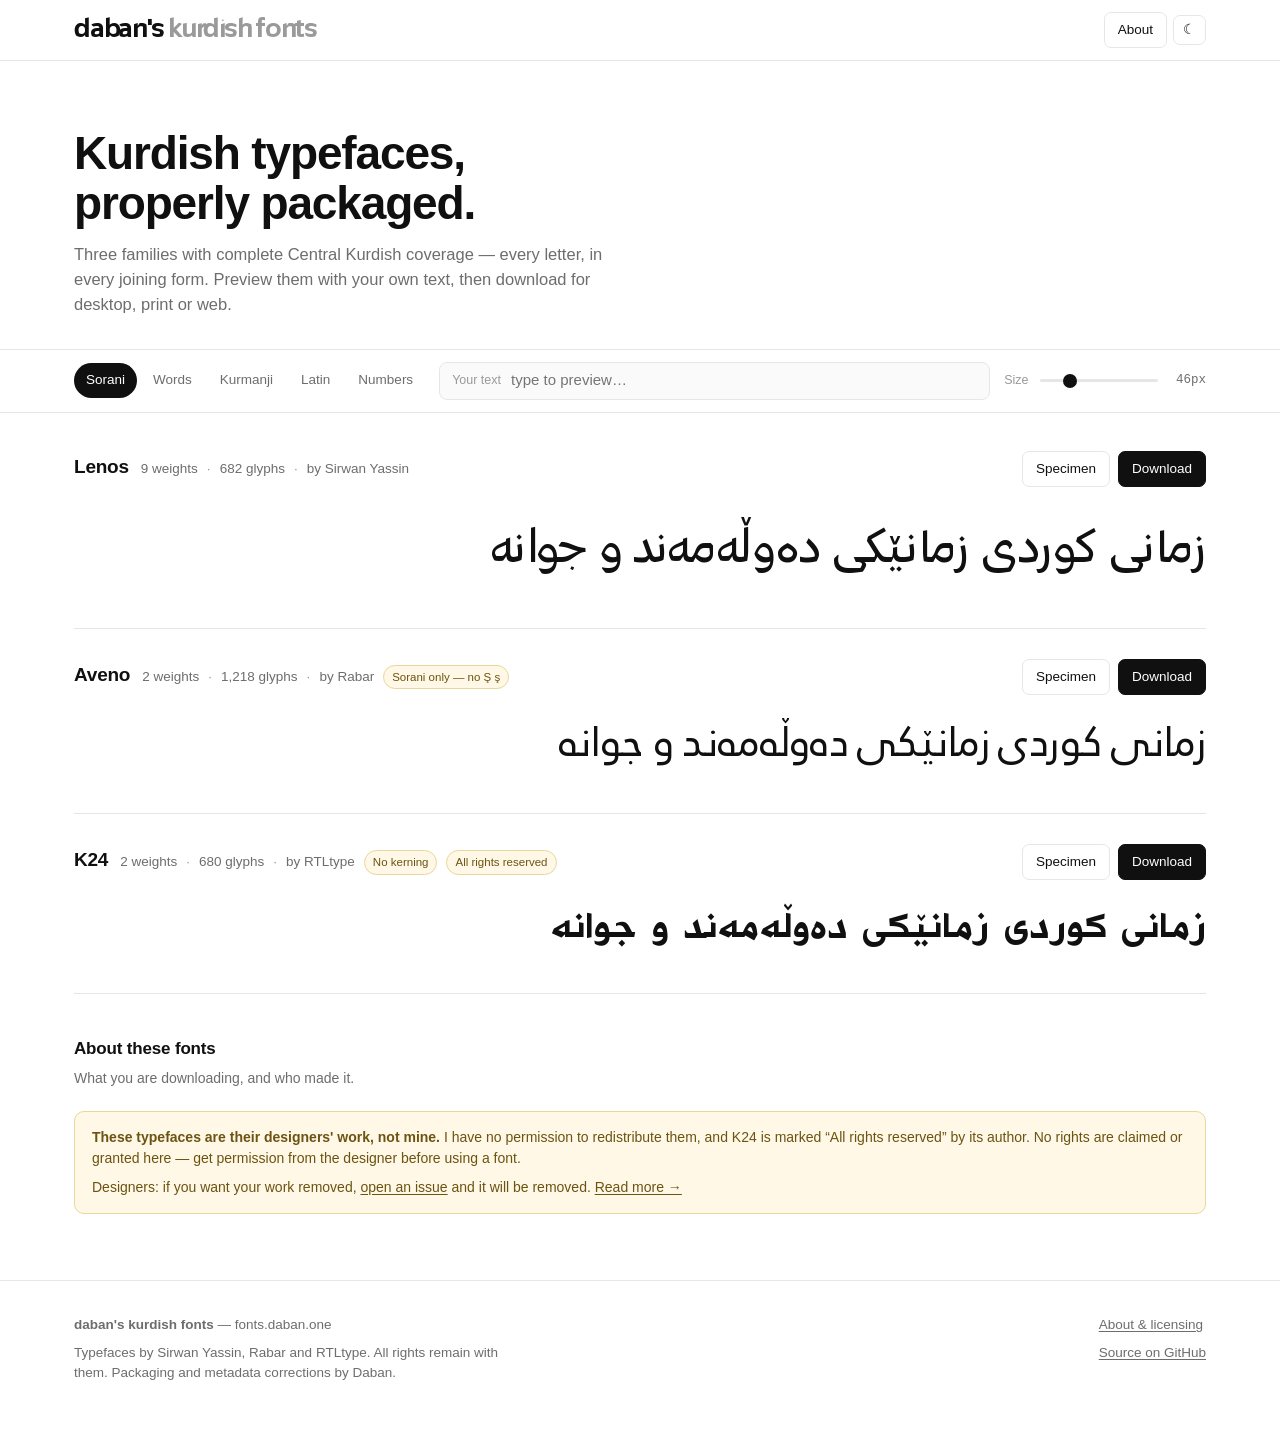
==== index.html @ bf368ac1 "Add the fonts.daban.one specimen site A static site for previewing and downloading the families, bui" ====
<!doctype html>
<html lang="en">
<head>
<meta charset="utf-8">
<meta name="viewport" content="width=device-width, initial-scale=1">
<title>daban's kurdish fonts</title>
<meta name="description" content="Quality Kurdish typefaces you can preview and download. Full Sorani coverage, properly packaged for desktop, print and web.">
<link rel="canonical" href="https://fonts.daban.one/">
<meta property="og:title" content="daban's kurdish fonts">
<meta property="og:description" content="Quality Kurdish typefaces you can preview and download.">
<meta property="og:type" content="website">
<meta property="og:url" content="https://fonts.daban.one/">
<link rel="preconnect" href="https://cdn.daban.one" crossorigin>
<link rel="preload" href="https://cdn.daban.one/fonts/lenos/1.002/Lenos-Regular.woff2" as="font" type="font/woff2" crossorigin>
<link rel="stylesheet" href="/assets/css/site.css">
<link rel="icon" href="/assets/favicon.svg" type="image/svg+xml">
</head>
<body data-page="home">

<header class="site-head">
  <div class="wrap">
    <a class="wordmark" href="/">daban's <span class="dim">kurdish fonts</span></a>
    <nav class="site-nav">
      <a class="btn" href="/about/">About</a>
      <button class="btn btn-icon" type="button" data-theme-toggle aria-label="Switch theme">☾</button>
    </nav>
  </div>
</header>

<main>
  <div class="wrap">
    <div class="hero">
      <h1>Kurdish typefaces, properly packaged.</h1>
      <p>Three families with complete Central Kurdish coverage — every letter,
      in every joining form. Preview them with your own text, then download for
      desktop, print or web.</p>
    </div>
  </div>

  <div data-controls></div>

  <div class="wrap">
    <div data-families></div>
  </div>

  <div class="wrap">
    <section class="section">
      <h2>About these fonts</h2>
      <p class="lede">What you are downloading, and who made it.</p>
      <div class="note">
        <p><strong>These typefaces are their designers' work, not mine.</strong>
        I have no permission to redistribute them, and K24 is marked
        “All rights reserved” by its author. No rights are claimed or granted
        here — get permission from the designer before using a font.</p>
        <p>Designers: if you want your work removed,
        <a href="https://github.com/daban6/kurdish-font-library/issues">open an
        issue</a> and it will be removed. <a href="/about/">Read more →</a></p>
      </div>
    </section>
  </div>
</main>

<footer class="site-foot">
  <div class="wrap cols">
    <div>
      <p><strong>daban's kurdish fonts</strong> — fonts.daban.one</p>
      <p>Typefaces by Sirwan Yassin, Rabar and RTLtype. All rights remain with
      them. Packaging and metadata corrections by Daban.</p>
    </div>
    <div>
      <p><a href="/about/">About &amp; licensing</a></p>
      <p><a href="https://github.com/daban6/kurdish-font-library">Source on GitHub</a></p>
    </div>
  </div>
</footer>

<script src="/assets/data/fonts.js"></script>
<script src="/assets/js/site.js"></script>
</body>
</html>
---- assets/css/site.css ----
/* daban's kurdish fonts */

:root {
  --bg: #ffffff;
  --fg: #101010;
  --muted: #6d6d6d;
  --faint: #9a9a9a;
  --line: #e6e6e6;
  --panel: #fafafa;
  --hover: #f2f2f2;
  --accent: #101010;
  --accent-fg: #ffffff;
  --warn-bg: #fff8e6;
  --warn-line: #e8d79a;
  --warn-fg: #6b5312;
  --radius: 10px;
  --ui: -apple-system, BlinkMacSystemFont, "Segoe UI", Roboto, Helvetica, Arial,
        "Noto Sans", sans-serif;
  --mono: ui-monospace, SFMono-Regular, Menlo, Consolas, monospace;
  --wrap: 1180px;
}

@media (prefers-color-scheme: dark) {
  :root {
    --bg: #0c0c0c;
    --fg: #f2f2f2;
    --muted: #9b9b9b;
    --faint: #6a6a6a;
    --line: #242424;
    --panel: #141414;
    --hover: #1c1c1c;
    --accent: #f2f2f2;
    --accent-fg: #0c0c0c;
    --warn-bg: #241d08;
    --warn-line: #4d3f14;
    --warn-fg: #e8cf8a;
  }
}

:root[data-theme="light"] {
  --bg: #ffffff; --fg: #101010; --muted: #6d6d6d; --faint: #9a9a9a;
  --line: #e6e6e6; --panel: #fafafa; --hover: #f2f2f2;
  --accent: #101010; --accent-fg: #ffffff;
  --warn-bg: #fff8e6; --warn-line: #e8d79a; --warn-fg: #6b5312;
}

:root[data-theme="dark"] {
  --bg: #0c0c0c; --fg: #f2f2f2; --muted: #9b9b9b; --faint: #6a6a6a;
  --line: #242424; --panel: #141414; --hover: #1c1c1c;
  --accent: #f2f2f2; --accent-fg: #0c0c0c;
  --warn-bg: #241d08; --warn-line: #4d3f14; --warn-fg: #e8cf8a;
}

* { box-sizing: border-box; }

html { -webkit-text-size-adjust: 100%; }

body {
  margin: 0;
  background: var(--bg);
  color: var(--fg);
  font-family: var(--ui);
  font-size: 15px;
  line-height: 1.5;
  -webkit-font-smoothing: antialiased;
}

a { color: inherit; text-decoration: none; }
a:hover { text-decoration: underline; text-underline-offset: 3px; }

.wrap { max-width: var(--wrap); margin: 0 auto; padding: 0 24px; }

/* ---------------------------------------------------------------- header */

.site-head {
  position: sticky;
  top: 0;
  z-index: 50;
  background: var(--bg);
  background: color-mix(in srgb, var(--bg) 88%, transparent);
  backdrop-filter: saturate(160%) blur(12px);
  border-bottom: 1px solid var(--line);
}

.site-head .wrap {
  display: flex;
  align-items: center;
  gap: 20px;
  height: 60px;
}

.wordmark {
  font-family: "Lenos", var(--ui);
  font-size: 25px;
  font-weight: 600;
  letter-spacing: -0.01em;
  white-space: nowrap;
  line-height: 1;
}
.wordmark:hover { text-decoration: none; opacity: 0.7; }
.wordmark .dim { color: var(--faint); }

.site-nav {
  margin-inline-start: auto;
  display: flex;
  align-items: center;
  gap: 6px;
}

.btn {
  appearance: none;
  border: 1px solid var(--line);
  background: transparent;
  color: var(--fg);
  font: inherit;
  font-size: 13.5px;
  padding: 7px 13px;
  border-radius: 7px;
  cursor: pointer;
  white-space: nowrap;
}
.btn:hover { background: var(--hover); text-decoration: none; }
.btn-solid {
  background: var(--accent);
  color: var(--accent-fg);
  border-color: var(--accent);
  font-weight: 500;
}
.btn-solid:hover { background: var(--accent); opacity: 0.85; }
.btn-icon { padding: 7px 9px; line-height: 1; }

/* ------------------------------------------------------------------ hero */

.hero { padding: 68px 0 32px; }
.hero h1 {
  margin: 0 0 14px;
  font-size: clamp(30px, 5.2vw, 46px);
  line-height: 1.08;
  letter-spacing: -0.025em;
  font-weight: 600;
  max-width: 22ch;
}
.hero p {
  margin: 0;
  color: var(--muted);
  font-size: 16.5px;
  max-width: 62ch;
}

/* -------------------------------------------------------------- controls */

.controls {
  position: sticky;
  top: 60px;
  z-index: 40;
  background: var(--bg);
  background: color-mix(in srgb, var(--bg) 92%, transparent);
  backdrop-filter: saturate(160%) blur(12px);
  border-block: 1px solid var(--line);
  padding: 12px 0;
  margin-bottom: 8px;
}
.controls .wrap {
  display: flex;
  align-items: center;
  gap: 14px;
  flex-wrap: wrap;
}

.tabs { display: flex; gap: 4px; flex-wrap: wrap; }
.tab {
  appearance: none;
  border: 1px solid transparent;
  background: transparent;
  color: var(--muted);
  font: inherit;
  font-size: 13.5px;
  padding: 6px 11px;
  border-radius: 999px;
  cursor: pointer;
}
.tab:hover { background: var(--hover); color: var(--fg); }
.tab[aria-selected="true"] {
  background: var(--accent);
  color: var(--accent-fg);
  font-weight: 500;
}

.field {
  flex: 1 1 260px;
  min-width: 180px;
  display: flex;
  align-items: center;
  gap: 8px;
  border: 1px solid var(--line);
  background: var(--panel);
  border-radius: 8px;
  padding: 0 12px;
  height: 38px;
}
.field input {
  flex: 1;
  border: 0;
  background: transparent;
  color: var(--fg);
  font: inherit;
  min-width: 0;
  outline: none;
}
.field label { color: var(--faint); font-size: 12.5px; white-space: nowrap; }

.slider { display: flex; align-items: center; gap: 9px; }
.slider label { color: var(--faint); font-size: 12.5px; white-space: nowrap; }
.slider output {
  font-family: var(--mono);
  font-size: 12.5px;
  color: var(--muted);
  min-width: 5ch;
  text-align: right;
}
input[type="range"] {
  -webkit-appearance: none;
  appearance: none;
  width: 118px;
  height: 20px;
  background: transparent;
  cursor: pointer;
}
input[type="range"]::-webkit-slider-runnable-track {
  height: 3px; background: var(--line); border-radius: 3px;
}
input[type="range"]::-moz-range-track {
  height: 3px; background: var(--line); border-radius: 3px;
}
input[type="range"]::-webkit-slider-thumb {
  -webkit-appearance: none;
  width: 14px; height: 14px; margin-top: -5.5px;
  border-radius: 50%; background: var(--accent);
}
input[type="range"]::-moz-range-thumb {
  width: 14px; height: 14px; border: 0;
  border-radius: 50%; background: var(--accent);
}

/* ----------------------------------------------------------- font cards */

.family {
  border-bottom: 1px solid var(--line);
  padding: 30px 0 34px;
}
.family:last-child { border-bottom: 0; }

.family-head {
  display: flex;
  align-items: baseline;
  gap: 12px;
  flex-wrap: wrap;
  margin-bottom: 20px;
}
.family-name {
  font-size: 19px;
  font-weight: 600;
  letter-spacing: -0.012em;
}
.family-meta {
  color: var(--muted);
  font-size: 13.5px;
  display: flex;
  gap: 9px;
  flex-wrap: wrap;
  align-items: baseline;
}
.family-meta .sep { color: var(--faint); }
.family-actions { margin-inline-start: auto; display: flex; gap: 8px; }

.badge {
  display: inline-block;
  font-size: 11.5px;
  padding: 2.5px 8px;
  border-radius: 999px;
  border: 1px solid var(--line);
  color: var(--muted);
  background: var(--panel);
  white-space: nowrap;
}
.badge-warn {
  background: var(--warn-bg);
  border-color: var(--warn-line);
  color: var(--warn-fg);
}

/* ------------------------------------------------------------- specimens */

.specimen {
  display: block;
  width: 100%;
  margin: 0;
  padding: 4px 0;
  border: 0;
  outline: none;
  background: transparent;
  color: var(--fg);
  overflow-wrap: break-word;
  /* size, weight, family and line-height are set inline by the script */
}
.specimen:focus-visible {
  outline: 2px solid var(--accent);
  outline-offset: 6px;
  border-radius: 4px;
}
.specimen.is-loading { opacity: 0.35; }

.weight-row {
  padding: 20px 0;
  border-bottom: 1px solid var(--line);
}
.weight-row:last-child { border-bottom: 0; }
.weight-label {
  display: flex;
  align-items: baseline;
  gap: 8px;
  margin-bottom: 6px;
  color: var(--muted);
  font-size: 12.5px;
}
.weight-label .num { font-family: var(--mono); color: var(--faint); }
.weight-label .miss { color: var(--warn-fg); }

/* -------------------------------------------------------------- sections */

.section { padding: 42px 0; border-top: 1px solid var(--line); }
.section h2 {
  margin: 0 0 6px;
  font-size: 17px;
  font-weight: 600;
  letter-spacing: -0.01em;
}
.section .lede { margin: 0 0 22px; color: var(--muted); font-size: 14px; }

/* ------------------------------------------------------------ glyph grid */

.glyphs {
  display: grid;
  grid-template-columns: repeat(auto-fill, minmax(62px, 1fr));
  gap: 1px;
  background: var(--line);
  border: 1px solid var(--line);
  border-radius: var(--radius);
  overflow: hidden;
}
.glyph {
  background: var(--bg);
  aspect-ratio: 1;
  display: grid;
  place-items: center;
  font-size: 27px;
  line-height: 1;
  position: relative;
  cursor: default;
}
.glyph:hover { background: var(--hover); }
.glyph.absent { background: var(--panel); color: var(--faint); }
.glyph.absent::after {
  content: "";
  position: absolute;
  inset: auto 12px 10px;
  border-bottom: 1.5px solid var(--warn-line);
}
.glyph-cp {
  position: absolute;
  bottom: 3px;
  inset-inline: 0;
  text-align: center;
  font-family: var(--mono);
  font-size: 8.5px;
  color: var(--faint);
  font-feature-settings: normal;
}

/* ------------------------------------------------------------- info list */

.facts {
  display: grid;
  grid-template-columns: repeat(auto-fit, minmax(190px, 1fr));
  gap: 1px;
  background: var(--line);
  border: 1px solid var(--line);
  border-radius: var(--radius);
  overflow: hidden;
}
.fact { background: var(--bg); padding: 15px 16px; }
.fact dt {
  color: var(--faint);
  font-size: 11.5px;
  text-transform: uppercase;
  letter-spacing: 0.07em;
  margin-bottom: 4px;
}
.fact dd { margin: 0; font-size: 14.5px; }

/* ----------------------------------------------------------------- code */

.code {
  position: relative;
  background: var(--panel);
  border: 1px solid var(--line);
  border-radius: var(--radius);
  overflow: hidden;
}
.code pre {
  margin: 0;
  padding: 16px 18px;
  overflow-x: auto;
  font-family: var(--mono);
  font-size: 12.5px;
  line-height: 1.65;
  color: var(--fg);
}
.code .copy { position: absolute; top: 9px; inset-inline-end: 9px; }

/* ----------------------------------------------------------------- note */

.note {
  border: 1px solid var(--warn-line);
  background: var(--warn-bg);
  color: var(--warn-fg);
  border-radius: var(--radius);
  padding: 15px 17px;
  font-size: 14px;
}
.note strong { font-weight: 600; }
.note a { text-decoration: underline; text-underline-offset: 2px; }
.note p { margin: 0 0 8px; }
.note p:last-child { margin: 0; }

.panel {
  border: 1px solid var(--line);
  background: var(--panel);
  border-radius: var(--radius);
  padding: 17px 19px;
  font-size: 14px;
}
.panel p { margin: 0 0 10px; }
.panel p:last-child { margin: 0; }

/* --------------------------------------------------------------- prose */

.prose { max-width: 68ch; }
.prose h2 { margin: 34px 0 8px; font-size: 17px; font-weight: 600; }
.prose h2:first-child { margin-top: 0; }
.prose p { margin: 0 0 13px; color: var(--fg); }
.prose ul { margin: 0 0 13px; padding-inline-start: 20px; color: var(--fg); }
.prose li { margin-bottom: 5px; }
.prose a { text-decoration: underline; text-underline-offset: 2px; }
.prose table { width: 100%; border-collapse: collapse; margin: 0 0 16px; }
.prose th, .prose td {
  text-align: start;
  padding: 9px 12px 9px 0;
  border-bottom: 1px solid var(--line);
  font-size: 14px;
  vertical-align: top;
}
.prose th { color: var(--faint); font-weight: 500; font-size: 12px;
  text-transform: uppercase; letter-spacing: 0.06em; }
.prose code {
  font-family: var(--mono);
  font-size: 0.9em;
  background: var(--panel);
  border: 1px solid var(--line);
  border-radius: 4px;
  padding: 1px 5px;
}

/* -------------------------------------------------------------- back link */

.back {
  display: inline-flex;
  align-items: center;
  gap: 6px;
  color: var(--muted);
  font-size: 13.5px;
  margin-bottom: 14px;
}
.back:hover { color: var(--fg); }

/* ---------------------------------------------------------------- footer */

.site-foot {
  border-top: 1px solid var(--line);
  margin-top: 24px;
  padding: 34px 0 46px;
  color: var(--muted);
  font-size: 13.5px;
}
.site-foot .cols {
  display: flex;
  gap: 34px;
  flex-wrap: wrap;
  justify-content: space-between;
}
.site-foot p { margin: 0 0 8px; max-width: 60ch; }
.site-foot a { text-decoration: underline; text-underline-offset: 2px; }

/* -------------------------------------------------------------- utility */

.rtl { direction: rtl; }
.ltr { direction: ltr; }
.visually-hidden {
  position: absolute; width: 1px; height: 1px;
  clip-path: inset(50%); overflow: hidden; white-space: nowrap;
}

@media (max-width: 640px) {
  .wrap { padding: 0 16px; }
  .hero { padding: 44px 0 24px; }
  .controls { top: 60px; }
  .field { flex-basis: 100%; order: -1; }
  .family-actions { margin-inline-start: 0; width: 100%; }
  .glyphs { grid-template-columns: repeat(auto-fill, minmax(54px, 1fr)); }
}

@media (prefers-reduced-motion: reduce) {
  * { transition: none !important; animation: none !important; }
}
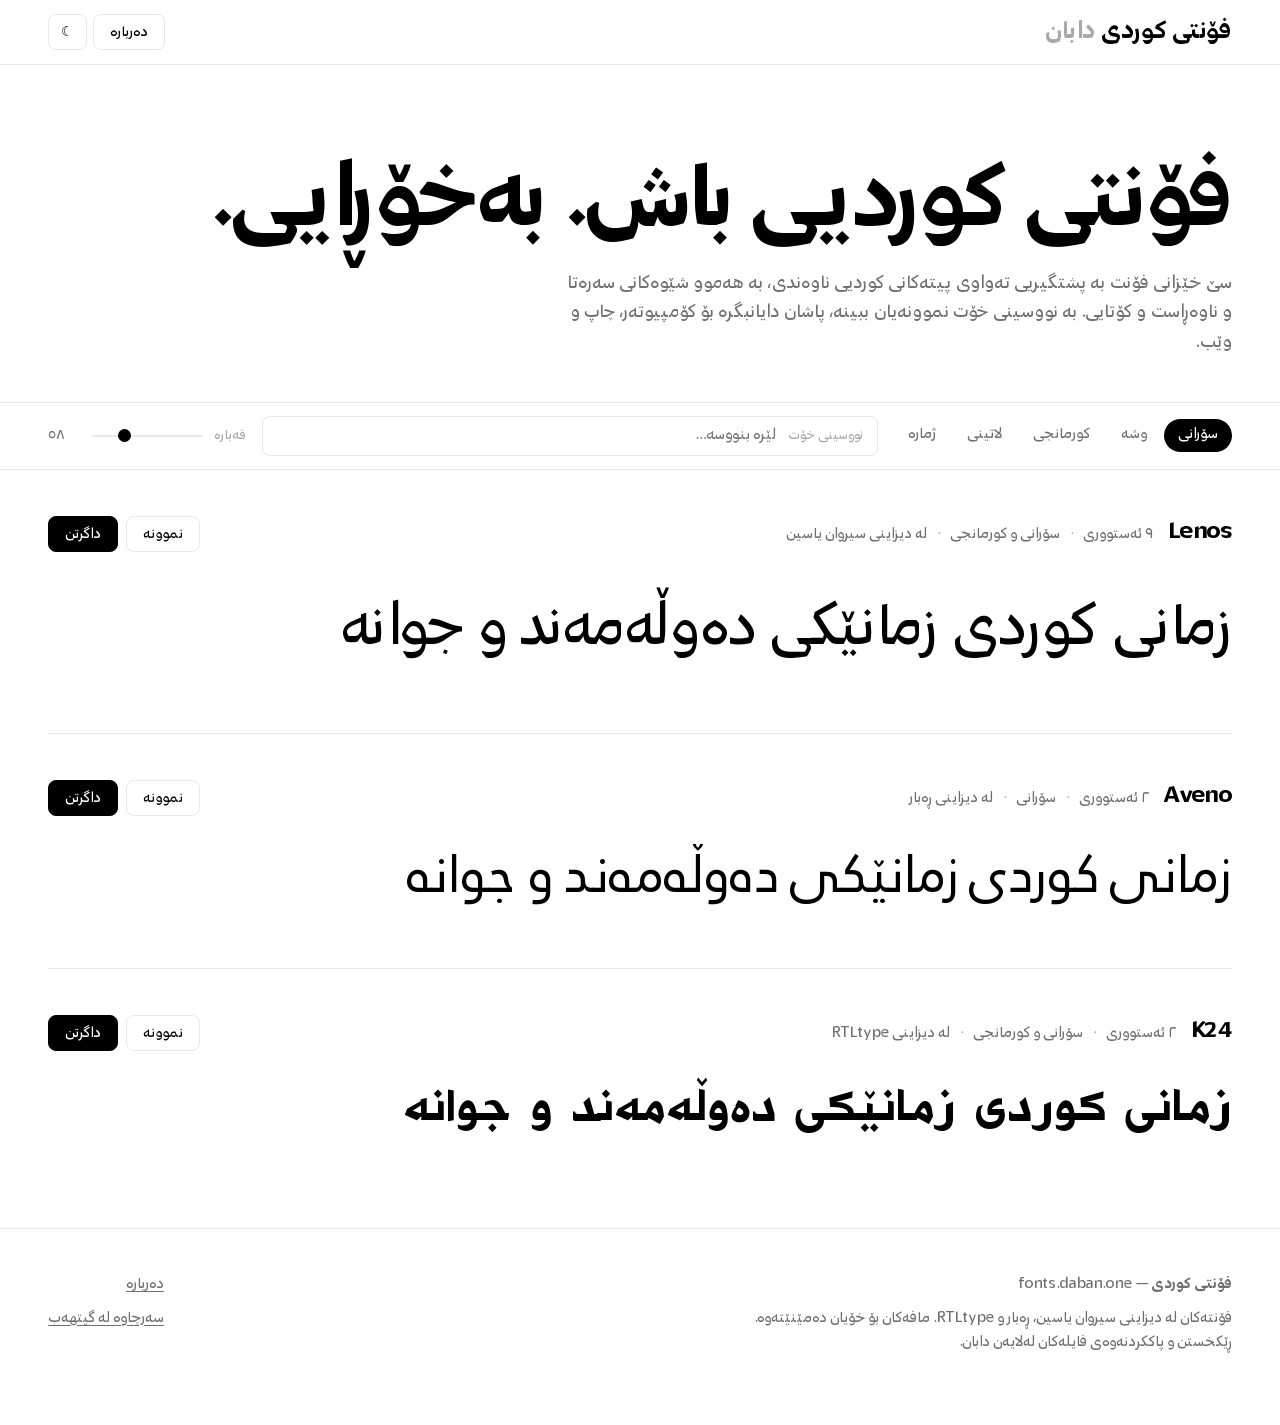
==== commit b51cf9b8: "Rewrite the site in Central Kurdish and simplify the presentation The site is for Kurdish readers, s" ====
--- a/index.html
+++ b/index.html
@@ -1,28 +1,42 @@
 <!doctype html>
-<html lang="en">
+<html lang="ckb" dir="rtl">
 <head>
 <meta charset="utf-8">
 <meta name="viewport" content="width=device-width, initial-scale=1">
-<title>daban's kurdish fonts</title>
-<meta name="description" content="Quality Kurdish typefaces you can preview and download. Full Sorani coverage, properly packaged for desktop, print and web.">
+<title>فۆنتی کوردی — دابان</title>
+<meta name="description" content="فۆنتی کوردیی باش، بەخۆڕایی. سێ خێزانی فۆنت بە پشتگیریی تەواوی پیتەکانی کوردیی ناوەندی. نموونە ببینە و دایبگرە.">
 <link rel="canonical" href="https://fonts.daban.one/">
-<meta property="og:title" content="daban's kurdish fonts">
-<meta property="og:description" content="Quality Kurdish typefaces you can preview and download.">
+<meta property="og:title" content="فۆنتی کوردی — دابان">
+<meta property="og:description" content="فۆنتی کوردیی باش، بەخۆڕایی.">
 <meta property="og:type" content="website">
+<meta property="og:locale" content="ckb">
 <meta property="og:url" content="https://fonts.daban.one/">
-<link rel="preconnect" href="https://cdn.daban.one" crossorigin>
-<link rel="preload" href="https://cdn.daban.one/fonts/lenos/1.002/Lenos-Regular.woff2" as="font" type="font/woff2" crossorigin>
+<link rel="preload" href="/fonts/Lenos/WEB/WOFF2/Lenos-Regular.woff2" as="font" type="font/woff2" crossorigin>
+<link rel="preload" href="/fonts/Lenos/WEB/WOFF2/Lenos-SemiBold.woff2" as="font" type="font/woff2" crossorigin>
 <link rel="stylesheet" href="/assets/css/site.css">
 <link rel="icon" href="/assets/favicon.svg" type="image/svg+xml">
+<style>
+/* The interface is set in Lenos, one of the families on show. */
+@font-face {
+  font-family: "Lenos";
+  src: url("/fonts/Lenos/WEB/WOFF2/Lenos-Regular.woff2") format("woff2");
+  font-weight: 400; font-display: swap;
+}
+@font-face {
+  font-family: "Lenos";
+  src: url("/fonts/Lenos/WEB/WOFF2/Lenos-SemiBold.woff2") format("woff2");
+  font-weight: 600; font-display: swap;
+}
+</style>
 </head>
 <body data-page="home">
 
 <header class="site-head">
   <div class="wrap">
-    <a class="wordmark" href="/">daban's <span class="dim">kurdish fonts</span></a>
+    <a class="wordmark" href="/">فۆنتی کوردی <span class="dim">دابان</span></a>
     <nav class="site-nav">
-      <a class="btn" href="/about/">About</a>
-      <button class="btn btn-icon" type="button" data-theme-toggle aria-label="Switch theme">☾</button>
+      <a class="btn" href="/about/">دەربارە</a>
+      <button class="btn btn-icon" type="button" data-theme-toggle aria-label="گۆڕینی ڕەنگ">☾</button>
     </nav>
   </div>
 </header>
@@ -30,10 +44,10 @@
 <main>
   <div class="wrap">
     <div class="hero">
-      <h1>Kurdish typefaces, properly packaged.</h1>
-      <p>Three families with complete Central Kurdish coverage — every letter,
-      in every joining form. Preview them with your own text, then download for
-      desktop, print or web.</p>
+      <h1>فۆنتی کوردیی باش. بەخۆڕایی.</h1>
+      <p>سێ خێزانی فۆنت بە پشتگیریی تەواوی پیتەکانی کوردیی ناوەندی، بە هەموو
+      شێوەکانی سەرەتا و ناوەڕاست و کۆتایی. بە نووسینی خۆت نموونەیان ببینە،
+      پاشان دایانبگرە بۆ کۆمپیوتەر، چاپ و وێب.</p>
     </div>
   </div>
 
@@ -42,34 +56,18 @@
   <div class="wrap">
     <div data-families></div>
   </div>
-
-  <div class="wrap">
-    <section class="section">
-      <h2>About these fonts</h2>
-      <p class="lede">What you are downloading, and who made it.</p>
-      <div class="note">
-        <p><strong>These typefaces are their designers' work, not mine.</strong>
-        I have no permission to redistribute them, and K24 is marked
-        “All rights reserved” by its author. No rights are claimed or granted
-        here — get permission from the designer before using a font.</p>
-        <p>Designers: if you want your work removed,
-        <a href="https://github.com/daban6/kurdish-font-library/issues">open an
-        issue</a> and it will be removed. <a href="/about/">Read more →</a></p>
-      </div>
-    </section>
-  </div>
 </main>
 
 <footer class="site-foot">
   <div class="wrap cols">
     <div>
-      <p><strong>daban's kurdish fonts</strong> — fonts.daban.one</p>
-      <p>Typefaces by Sirwan Yassin, Rabar and RTLtype. All rights remain with
-      them. Packaging and metadata corrections by Daban.</p>
+      <p><strong>فۆنتی کوردی</strong> — fonts.daban.one</p>
+      <p>فۆنتەکان لە دیزاینی سیروان یاسین، ڕەبار و RTLtype. مافەکان بۆ خۆیان
+      دەمێنێتەوە. ڕێکخستن و پاککردنەوەی فایلەکان لەلایەن دابان.</p>
     </div>
     <div>
-      <p><a href="/about/">About &amp; licensing</a></p>
-      <p><a href="https://github.com/daban6/kurdish-font-library">Source on GitHub</a></p>
+      <p><a href="/about/">دەربارە</a></p>
+      <p><a href="https://github.com/daban6/kurdish-font-library">سەرچاوە لە گیتهەب</a></p>
     </div>
   </div>
 </footer>
--- a/assets/css/site.css
+++ b/assets/css/site.css
@@ -1,58 +1,40 @@
-/* daban's kurdish fonts */
+/* فۆنتی کوردی — dabanʼs kurdish fonts */
 
 :root {
   --bg: #ffffff;
-  --fg: #101010;
-  --muted: #6d6d6d;
-  --faint: #9a9a9a;
-  --line: #e6e6e6;
-  --panel: #fafafa;
-  --hover: #f2f2f2;
-  --accent: #101010;
+  --fg: #000000;
+  --muted: #6f6f6f;
+  --faint: #a8a8a8;
+  --line: #e8e8e8;
+  --panel: #f7f7f7;
+  --hover: #f0f0f0;
+  --accent: #000000;
   --accent-fg: #ffffff;
-  --warn-bg: #fff8e6;
-  --warn-line: #e8d79a;
-  --warn-fg: #6b5312;
-  --radius: 10px;
-  --ui: -apple-system, BlinkMacSystemFont, "Segoe UI", Roboto, Helvetica, Arial,
-        "Noto Sans", sans-serif;
+  --radius: 8px;
+  --ui: "Lenos", "Noto Sans Arabic", "Segoe UI", Tahoma, system-ui, sans-serif;
   --mono: ui-monospace, SFMono-Regular, Menlo, Consolas, monospace;
-  --wrap: 1180px;
+  --wrap: 1240px;
 }
 
 @media (prefers-color-scheme: dark) {
   :root {
-    --bg: #0c0c0c;
-    --fg: #f2f2f2;
-    --muted: #9b9b9b;
-    --faint: #6a6a6a;
-    --line: #242424;
-    --panel: #141414;
-    --hover: #1c1c1c;
-    --accent: #f2f2f2;
-    --accent-fg: #0c0c0c;
-    --warn-bg: #241d08;
-    --warn-line: #4d3f14;
-    --warn-fg: #e8cf8a;
+    --bg: #000000; --fg: #ffffff; --muted: #9a9a9a; --faint: #5f5f5f;
+    --line: #222222; --panel: #0f0f0f; --hover: #191919;
+    --accent: #ffffff; --accent-fg: #000000;
   }
 }
-
 :root[data-theme="light"] {
-  --bg: #ffffff; --fg: #101010; --muted: #6d6d6d; --faint: #9a9a9a;
-  --line: #e6e6e6; --panel: #fafafa; --hover: #f2f2f2;
-  --accent: #101010; --accent-fg: #ffffff;
-  --warn-bg: #fff8e6; --warn-line: #e8d79a; --warn-fg: #6b5312;
-}
-
+  --bg: #ffffff; --fg: #000000; --muted: #6f6f6f; --faint: #a8a8a8;
+  --line: #e8e8e8; --panel: #f7f7f7; --hover: #f0f0f0;
+  --accent: #000000; --accent-fg: #ffffff;
+}
 :root[data-theme="dark"] {
-  --bg: #0c0c0c; --fg: #f2f2f2; --muted: #9b9b9b; --faint: #6a6a6a;
-  --line: #242424; --panel: #141414; --hover: #1c1c1c;
-  --accent: #f2f2f2; --accent-fg: #0c0c0c;
-  --warn-bg: #241d08; --warn-line: #4d3f14; --warn-fg: #e8cf8a;
+  --bg: #000000; --fg: #ffffff; --muted: #9a9a9a; --faint: #5f5f5f;
+  --line: #222222; --panel: #0f0f0f; --hover: #191919;
+  --accent: #ffffff; --accent-fg: #000000;
 }
 
 * { box-sizing: border-box; }
-
 html { -webkit-text-size-adjust: 100%; }
 
 body {
@@ -60,15 +42,15 @@
   background: var(--bg);
   color: var(--fg);
   font-family: var(--ui);
-  font-size: 15px;
-  line-height: 1.5;
+  font-size: 16px;
+  line-height: 1.7;
   -webkit-font-smoothing: antialiased;
 }
 
 a { color: inherit; text-decoration: none; }
-a:hover { text-decoration: underline; text-underline-offset: 3px; }
-
-.wrap { max-width: var(--wrap); margin: 0 auto; padding: 0 24px; }
+a:hover { opacity: 0.6; }
+
+.wrap { max-width: var(--wrap); margin: 0 auto; padding: 0 28px; }
 
 /* ---------------------------------------------------------------- header */
 
@@ -77,35 +59,25 @@
   top: 0;
   z-index: 50;
   background: var(--bg);
-  background: color-mix(in srgb, var(--bg) 88%, transparent);
-  backdrop-filter: saturate(160%) blur(12px);
   border-bottom: 1px solid var(--line);
 }
-
 .site-head .wrap {
   display: flex;
   align-items: center;
   gap: 20px;
-  height: 60px;
+  height: 64px;
 }
 
 .wordmark {
-  font-family: "Lenos", var(--ui);
-  font-size: 25px;
+  font-size: 24px;
   font-weight: 600;
-  letter-spacing: -0.01em;
+  line-height: 1;
   white-space: nowrap;
-  line-height: 1;
-}
-.wordmark:hover { text-decoration: none; opacity: 0.7; }
+}
+.wordmark:hover { opacity: 0.6; }
 .wordmark .dim { color: var(--faint); }
 
-.site-nav {
-  margin-inline-start: auto;
-  display: flex;
-  align-items: center;
-  gap: 6px;
-}
+.site-nav { margin-inline-start: auto; display: flex; align-items: center; gap: 6px; }
 
 .btn {
   appearance: none;
@@ -113,69 +85,69 @@
   background: transparent;
   color: var(--fg);
   font: inherit;
-  font-size: 13.5px;
-  padding: 7px 13px;
-  border-radius: 7px;
+  font-size: 14px;
+  line-height: 1;
+  padding: 10px 16px;
+  border-radius: var(--radius);
   cursor: pointer;
   white-space: nowrap;
 }
-.btn:hover { background: var(--hover); text-decoration: none; }
+.btn:hover { background: var(--hover); opacity: 1; }
 .btn-solid {
   background: var(--accent);
   color: var(--accent-fg);
   border-color: var(--accent);
-  font-weight: 500;
-}
-.btn-solid:hover { background: var(--accent); opacity: 0.85; }
-.btn-icon { padding: 7px 9px; line-height: 1; }
+}
+.btn-solid:hover { opacity: 0.8; background: var(--accent); }
+.btn-icon { padding: 10px 12px; }
 
 /* ------------------------------------------------------------------ hero */
 
-.hero { padding: 68px 0 32px; }
+.hero { padding: 92px 0 44px; }
 .hero h1 {
-  margin: 0 0 14px;
-  font-size: clamp(30px, 5.2vw, 46px);
-  line-height: 1.08;
-  letter-spacing: -0.025em;
+  margin: 0 0 20px;
+  font-size: clamp(38px, 8vw, 88px);
+  line-height: 1.04;
+  letter-spacing: -0.02em;
   font-weight: 600;
-  max-width: 22ch;
+  max-width: 20ch;
 }
 .hero p {
   margin: 0;
   color: var(--muted);
-  font-size: 16.5px;
-  max-width: 62ch;
-}
+  font-size: 18px;
+  line-height: 1.65;
+  max-width: 56ch;
+}
+.hero .actions { margin-top: 26px; display: flex; gap: 10px; flex-wrap: wrap; }
 
 /* -------------------------------------------------------------- controls */
 
 .controls {
   position: sticky;
-  top: 60px;
+  top: 64px;
   z-index: 40;
   background: var(--bg);
-  background: color-mix(in srgb, var(--bg) 92%, transparent);
-  backdrop-filter: saturate(160%) blur(12px);
   border-block: 1px solid var(--line);
-  padding: 12px 0;
-  margin-bottom: 8px;
+  padding: 13px 0;
 }
 .controls .wrap {
   display: flex;
   align-items: center;
-  gap: 14px;
+  gap: 16px;
   flex-wrap: wrap;
 }
 
-.tabs { display: flex; gap: 4px; flex-wrap: wrap; }
+.tabs { display: flex; gap: 3px; flex-wrap: wrap; }
 .tab {
   appearance: none;
-  border: 1px solid transparent;
+  border: 0;
   background: transparent;
   color: var(--muted);
   font: inherit;
-  font-size: 13.5px;
-  padding: 6px 11px;
+  font-size: 14.5px;
+  line-height: 1;
+  padding: 9px 14px;
   border-radius: 999px;
   cursor: pointer;
 }
@@ -183,111 +155,94 @@
 .tab[aria-selected="true"] {
   background: var(--accent);
   color: var(--accent-fg);
-  font-weight: 500;
 }
 
 .field {
-  flex: 1 1 260px;
-  min-width: 180px;
+  flex: 1 1 240px;
+  min-width: 170px;
   display: flex;
   align-items: center;
-  gap: 8px;
-  border: 1px solid var(--line);
-  background: var(--panel);
-  border-radius: 8px;
-  padding: 0 12px;
-  height: 38px;
-}
+  gap: 10px;
+  border: 1px solid var(--line);
+  border-radius: var(--radius);
+  padding: 0 14px;
+  height: 40px;
+}
+.field:focus-within { border-color: var(--fg); }
 .field input {
   flex: 1;
   border: 0;
   background: transparent;
   color: var(--fg);
   font: inherit;
+  font-size: 15px;
   min-width: 0;
   outline: none;
 }
-.field label { color: var(--faint); font-size: 12.5px; white-space: nowrap; }
-
-.slider { display: flex; align-items: center; gap: 9px; }
-.slider label { color: var(--faint); font-size: 12.5px; white-space: nowrap; }
+.field label { color: var(--faint); font-size: 13px; white-space: nowrap; }
+
+.slider { display: flex; align-items: center; gap: 10px; }
+.slider label { color: var(--faint); font-size: 13px; white-space: nowrap; }
 .slider output {
-  font-family: var(--mono);
-  font-size: 12.5px;
-  color: var(--muted);
-  min-width: 5ch;
-  text-align: right;
+  font-size: 13px;
+  color: var(--muted);
+  min-width: 4ch;
+  text-align: end;
 }
 input[type="range"] {
   -webkit-appearance: none;
   appearance: none;
-  width: 118px;
+  width: 110px;
   height: 20px;
   background: transparent;
   cursor: pointer;
+  direction: ltr;
 }
 input[type="range"]::-webkit-slider-runnable-track {
-  height: 3px; background: var(--line); border-radius: 3px;
-}
-input[type="range"]::-moz-range-track {
-  height: 3px; background: var(--line); border-radius: 3px;
-}
+  height: 2px; background: var(--line);
+}
+input[type="range"]::-moz-range-track { height: 2px; background: var(--line); }
 input[type="range"]::-webkit-slider-thumb {
   -webkit-appearance: none;
-  width: 14px; height: 14px; margin-top: -5.5px;
+  width: 13px; height: 13px; margin-top: -5.5px;
   border-radius: 50%; background: var(--accent);
 }
 input[type="range"]::-moz-range-thumb {
-  width: 14px; height: 14px; border: 0;
+  width: 13px; height: 13px; border: 0;
   border-radius: 50%; background: var(--accent);
 }
 
-/* ----------------------------------------------------------- font cards */
+/* ----------------------------------------------------------- font blocks */
 
 .family {
   border-bottom: 1px solid var(--line);
-  padding: 30px 0 34px;
+  padding: 46px 0 52px;
 }
 .family:last-child { border-bottom: 0; }
 
 .family-head {
   display: flex;
   align-items: baseline;
-  gap: 12px;
+  gap: 14px;
   flex-wrap: wrap;
-  margin-bottom: 20px;
+  margin-bottom: 26px;
 }
 .family-name {
-  font-size: 19px;
+  font-size: 23px;
   font-weight: 600;
-  letter-spacing: -0.012em;
+  letter-spacing: -0.01em;
+  line-height: 1.3;
 }
 .family-meta {
   color: var(--muted);
-  font-size: 13.5px;
-  display: flex;
-  gap: 9px;
+  font-size: 14.5px;
+  display: flex;
+  gap: 10px;
   flex-wrap: wrap;
   align-items: baseline;
 }
 .family-meta .sep { color: var(--faint); }
 .family-actions { margin-inline-start: auto; display: flex; gap: 8px; }
-
-.badge {
-  display: inline-block;
-  font-size: 11.5px;
-  padding: 2.5px 8px;
-  border-radius: 999px;
-  border: 1px solid var(--line);
-  color: var(--muted);
-  background: var(--panel);
-  white-space: nowrap;
-}
-.badge-warn {
-  background: var(--warn-bg);
-  border-color: var(--warn-line);
-  color: var(--warn-fg);
-}
 
 /* ------------------------------------------------------------- specimens */
 
@@ -295,53 +250,54 @@
   display: block;
   width: 100%;
   margin: 0;
-  padding: 4px 0;
+  padding: 2px 0;
   border: 0;
   outline: none;
   background: transparent;
   color: var(--fg);
   overflow-wrap: break-word;
-  /* size, weight, family and line-height are set inline by the script */
+  /* family, weight, size and line-height are set inline by the script */
 }
 .specimen:focus-visible {
-  outline: 2px solid var(--accent);
-  outline-offset: 6px;
-  border-radius: 4px;
-}
-.specimen.is-loading { opacity: 0.35; }
-
-.weight-row {
-  padding: 20px 0;
-  border-bottom: 1px solid var(--line);
-}
+  outline: 1px solid var(--faint);
+  outline-offset: 10px;
+}
+
+.weight-row { padding: 30px 0; border-bottom: 1px solid var(--line); }
 .weight-row:last-child { border-bottom: 0; }
 .weight-label {
   display: flex;
   align-items: baseline;
-  gap: 8px;
-  margin-bottom: 6px;
-  color: var(--muted);
-  font-size: 12.5px;
-}
-.weight-label .num { font-family: var(--mono); color: var(--faint); }
-.weight-label .miss { color: var(--warn-fg); }
+  gap: 10px;
+  margin-bottom: 10px;
+  color: var(--faint);
+  font-size: 13px;
+  letter-spacing: 0.02em;
+}
 
 /* -------------------------------------------------------------- sections */
 
-.section { padding: 42px 0; border-top: 1px solid var(--line); }
+.section { padding: 62px 0; border-top: 1px solid var(--line); }
 .section h2 {
-  margin: 0 0 6px;
-  font-size: 17px;
+  margin: 0 0 8px;
+  font-size: 19px;
   font-weight: 600;
   letter-spacing: -0.01em;
 }
-.section .lede { margin: 0 0 22px; color: var(--muted); font-size: 14px; }
+.section .lede { margin: 0 0 28px; color: var(--muted); font-size: 15px; }
 
 /* ------------------------------------------------------------ glyph grid */
 
+.glyph-group { margin-bottom: 30px; }
+.glyph-group h3 {
+  margin: 0 0 12px;
+  font-size: 14px;
+  font-weight: 500;
+  color: var(--muted);
+}
 .glyphs {
   display: grid;
-  grid-template-columns: repeat(auto-fill, minmax(62px, 1fr));
+  grid-template-columns: repeat(auto-fill, minmax(72px, 1fr));
   gap: 1px;
   background: var(--line);
   border: 1px solid var(--line);
@@ -353,50 +309,27 @@
   aspect-ratio: 1;
   display: grid;
   place-items: center;
-  font-size: 27px;
+  font-size: 30px;
   line-height: 1;
-  position: relative;
   cursor: default;
 }
 .glyph:hover { background: var(--hover); }
-.glyph.absent { background: var(--panel); color: var(--faint); }
-.glyph.absent::after {
-  content: "";
-  position: absolute;
-  inset: auto 12px 10px;
-  border-bottom: 1.5px solid var(--warn-line);
-}
-.glyph-cp {
-  position: absolute;
-  bottom: 3px;
-  inset-inline: 0;
-  text-align: center;
-  font-family: var(--mono);
-  font-size: 8.5px;
-  color: var(--faint);
-  font-feature-settings: normal;
-}
-
-/* ------------------------------------------------------------- info list */
+
+/* ------------------------------------------------------------- fact list */
 
 .facts {
   display: grid;
-  grid-template-columns: repeat(auto-fit, minmax(190px, 1fr));
+  grid-template-columns: repeat(auto-fit, minmax(200px, 1fr));
   gap: 1px;
   background: var(--line);
   border: 1px solid var(--line);
   border-radius: var(--radius);
   overflow: hidden;
-}
-.fact { background: var(--bg); padding: 15px 16px; }
-.fact dt {
-  color: var(--faint);
-  font-size: 11.5px;
-  text-transform: uppercase;
-  letter-spacing: 0.07em;
-  margin-bottom: 4px;
-}
-.fact dd { margin: 0; font-size: 14.5px; }
+  margin: 0;
+}
+.fact { background: var(--bg); padding: 18px 20px; }
+.fact dt { color: var(--faint); font-size: 13px; margin-bottom: 3px; }
+.fact dd { margin: 0; font-size: 16px; }
 
 /* ----------------------------------------------------------------- code */
 
@@ -409,114 +342,95 @@
 }
 .code pre {
   margin: 0;
-  padding: 16px 18px;
+  padding: 20px;
   overflow-x: auto;
+  direction: ltr;
+  text-align: left;
   font-family: var(--mono);
-  font-size: 12.5px;
-  line-height: 1.65;
-  color: var(--fg);
-}
-.code .copy { position: absolute; top: 9px; inset-inline-end: 9px; }
-
-/* ----------------------------------------------------------------- note */
-
-.note {
-  border: 1px solid var(--warn-line);
-  background: var(--warn-bg);
-  color: var(--warn-fg);
-  border-radius: var(--radius);
-  padding: 15px 17px;
-  font-size: 14px;
-}
-.note strong { font-weight: 600; }
-.note a { text-decoration: underline; text-underline-offset: 2px; }
-.note p { margin: 0 0 8px; }
-.note p:last-child { margin: 0; }
+  font-size: 13px;
+  line-height: 1.7;
+}
+.code .copy { position: absolute; top: 11px; inset-inline-end: 11px; }
 
 .panel {
   border: 1px solid var(--line);
-  background: var(--panel);
-  border-radius: var(--radius);
-  padding: 17px 19px;
-  font-size: 14px;
+  border-radius: var(--radius);
+  padding: 20px 22px;
+  font-size: 15.5px;
 }
 .panel p { margin: 0 0 10px; }
 .panel p:last-child { margin: 0; }
 
 /* --------------------------------------------------------------- prose */
 
-.prose { max-width: 68ch; }
-.prose h2 { margin: 34px 0 8px; font-size: 17px; font-weight: 600; }
+.prose { max-width: 62ch; }
+.prose h2 { margin: 40px 0 10px; font-size: 19px; font-weight: 600; }
 .prose h2:first-child { margin-top: 0; }
-.prose p { margin: 0 0 13px; color: var(--fg); }
-.prose ul { margin: 0 0 13px; padding-inline-start: 20px; color: var(--fg); }
-.prose li { margin-bottom: 5px; }
-.prose a { text-decoration: underline; text-underline-offset: 2px; }
-.prose table { width: 100%; border-collapse: collapse; margin: 0 0 16px; }
+.prose p { margin: 0 0 15px; }
+.prose ul { margin: 0 0 15px; padding-inline-start: 22px; }
+.prose li { margin-bottom: 6px; }
+.prose a { text-decoration: underline; text-underline-offset: 3px; }
+.prose table { width: 100%; border-collapse: collapse; margin: 0 0 18px; }
 .prose th, .prose td {
   text-align: start;
-  padding: 9px 12px 9px 0;
+  padding-block: 11px;
+  padding-inline: 0 16px;
   border-bottom: 1px solid var(--line);
-  font-size: 14px;
+  font-size: 15.5px;
   vertical-align: top;
 }
-.prose th { color: var(--faint); font-weight: 500; font-size: 12px;
-  text-transform: uppercase; letter-spacing: 0.06em; }
+.prose th { color: var(--faint); font-weight: 500; font-size: 13.5px; }
 .prose code {
   font-family: var(--mono);
-  font-size: 0.9em;
+  font-size: 0.88em;
+  direction: ltr;
+  unicode-bidi: embed;
   background: var(--panel);
-  border: 1px solid var(--line);
   border-radius: 4px;
-  padding: 1px 5px;
-}
-
-/* -------------------------------------------------------------- back link */
+  padding: 2px 6px;
+}
 
 .back {
   display: inline-flex;
   align-items: center;
-  gap: 6px;
-  color: var(--muted);
-  font-size: 13.5px;
-  margin-bottom: 14px;
-}
-.back:hover { color: var(--fg); }
+  gap: 8px;
+  color: var(--muted);
+  font-size: 14.5px;
+  margin-bottom: 18px;
+}
+.back:hover { color: var(--fg); opacity: 1; }
 
 /* ---------------------------------------------------------------- footer */
 
 .site-foot {
   border-top: 1px solid var(--line);
-  margin-top: 24px;
-  padding: 34px 0 46px;
-  color: var(--muted);
-  font-size: 13.5px;
+  margin-top: 30px;
+  padding: 44px 0 60px;
+  color: var(--muted);
+  font-size: 14.5px;
 }
 .site-foot .cols {
   display: flex;
-  gap: 34px;
+  gap: 40px;
   flex-wrap: wrap;
   justify-content: space-between;
 }
-.site-foot p { margin: 0 0 8px; max-width: 60ch; }
-.site-foot a { text-decoration: underline; text-underline-offset: 2px; }
+.site-foot p { margin: 0 0 9px; max-width: 54ch; }
+.site-foot a { text-decoration: underline; text-underline-offset: 3px; }
 
 /* -------------------------------------------------------------- utility */
 
 .rtl { direction: rtl; }
 .ltr { direction: ltr; }
-.visually-hidden {
-  position: absolute; width: 1px; height: 1px;
-  clip-path: inset(50%); overflow: hidden; white-space: nowrap;
-}
 
 @media (max-width: 640px) {
-  .wrap { padding: 0 16px; }
-  .hero { padding: 44px 0 24px; }
-  .controls { top: 60px; }
+  .wrap { padding: 0 18px; }
+  .hero { padding: 56px 0 30px; }
   .field { flex-basis: 100%; order: -1; }
   .family-actions { margin-inline-start: 0; width: 100%; }
-  .glyphs { grid-template-columns: repeat(auto-fill, minmax(54px, 1fr)); }
+  .family { padding: 34px 0 38px; }
+  .section { padding: 44px 0; }
+  .glyphs { grid-template-columns: repeat(auto-fill, minmax(58px, 1fr)); }
 }
 
 @media (prefers-reduced-motion: reduce) {
